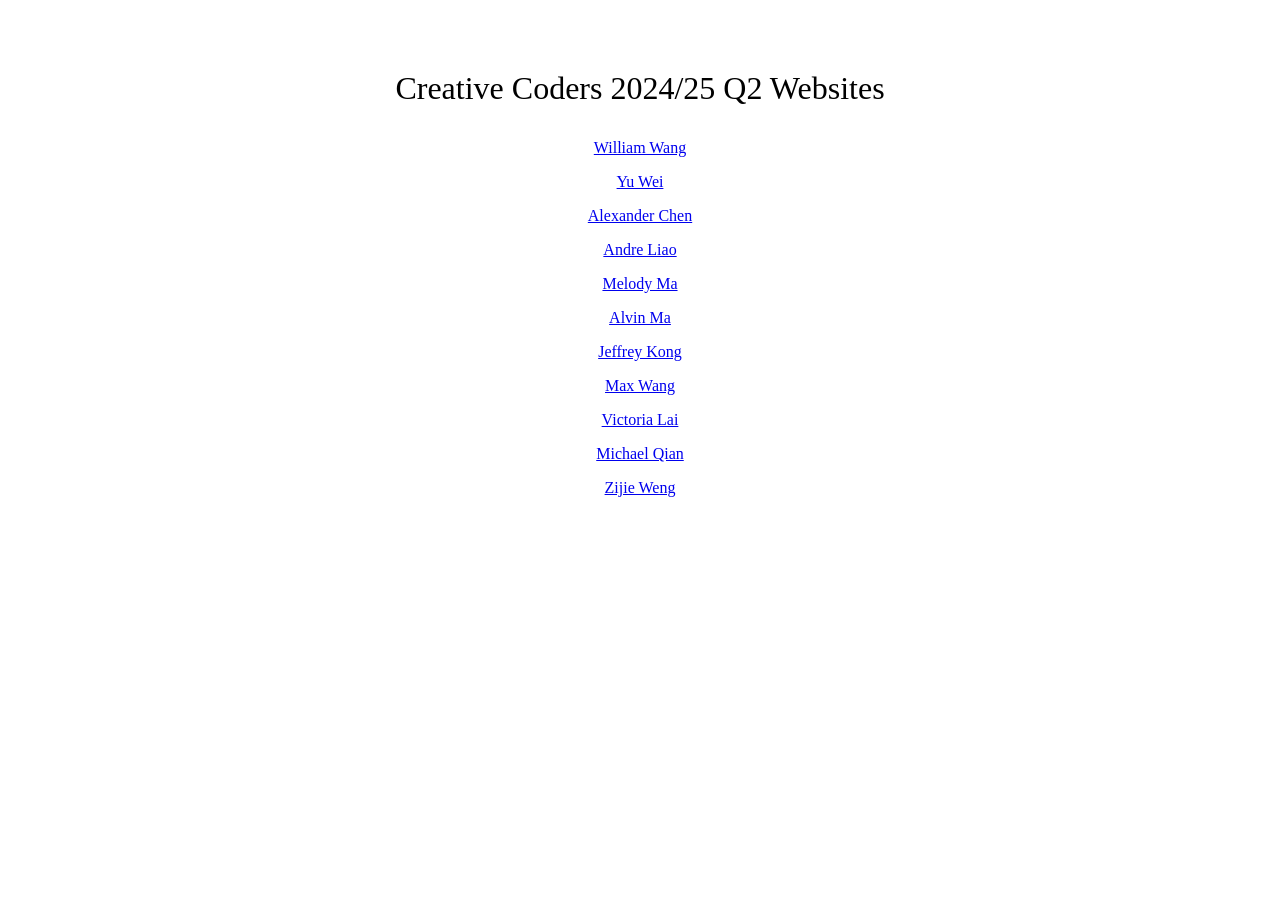
==== index.html @ 49567f3f "Add files via upload" ====
<!DOCTYPE html>
<html lang="en">
<head>
    <title> Creative Coders Websites </title>
    <style>
        .links {
            text-align:center;
            margin-top:30px;
        }
    </style>
</head>
<body>
    <p style="text-align:center;font-size:200%;margin-top:70px;"> Creative Coders 2024/25 Q2 Websites </p>
    <div class="links">
        <p><a href="william_wang.html"> William Wang </a></p>
        <p><a href="yu_wei.html"> Yu Wei </a></p>
        <p><a href="alexander_chen.html"> Alexander Chen </a></p>
        <p><a href="andre_liao.html"> Andre Liao </a></p>
        <p><a href="melody_ma.html"> Melody Ma </a></p>
        <p><a href="alvin_ma.html"> Alvin Ma </a></p>
        <p><a href="jeffrey_kong.html"> Jeffrey Kong </a></p>
        <p><a href="max_wang.html"> Max Wang </a></p>
        <p><a href="victoria_lai.html"> Victoria Lai </a></p>
        <p><a href="michael_qian.html"> Michael Qian </a></p>
        <p><a href="zijie_weng.html"> Zijie Weng </a></p>
    </div>
</body>
</html>
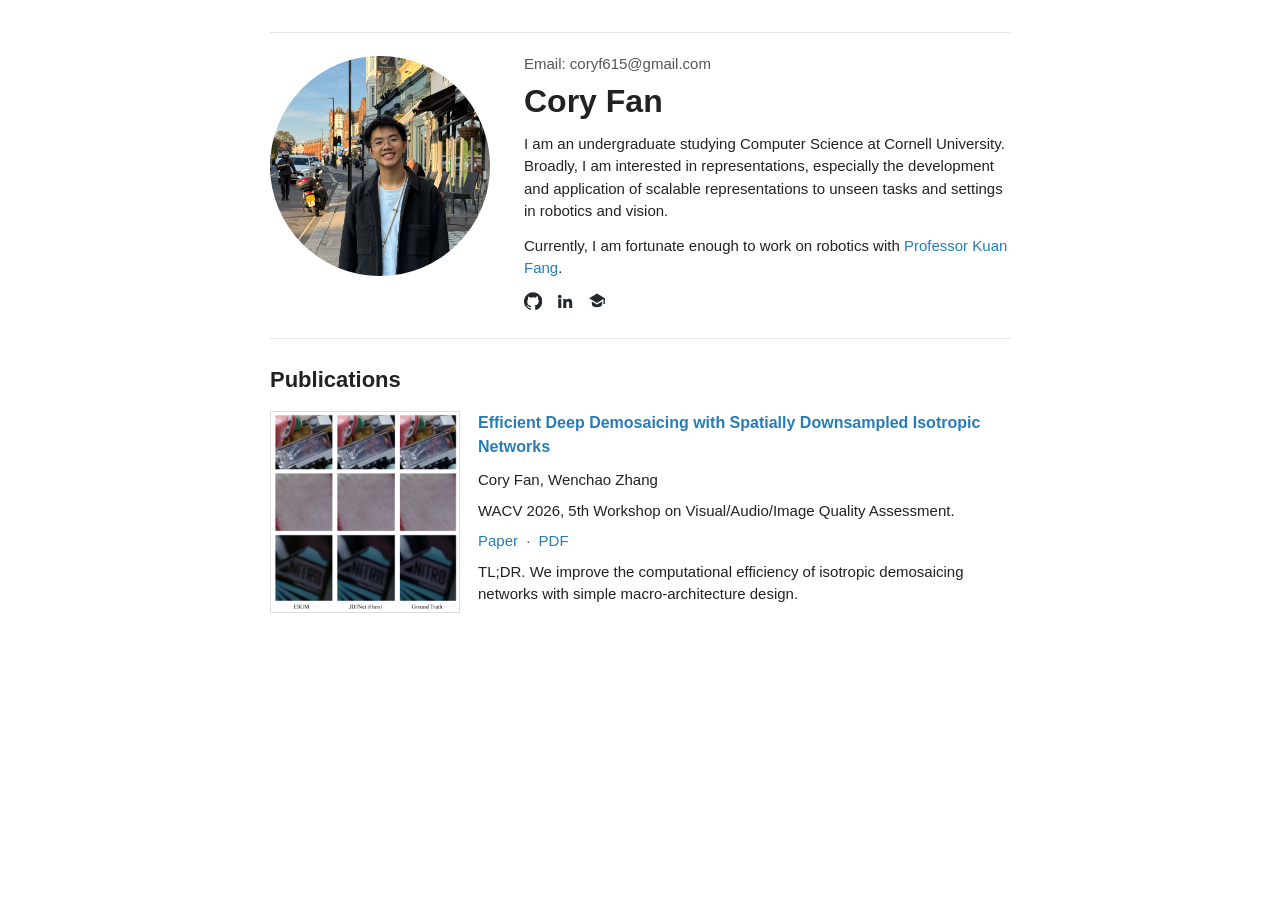
==== commit cb4ffc74: "first commit" ====
--- a/index.html
+++ b/index.html
@@ -1,28 +1,93 @@
-<!DOCTYPE html>
+<!doctype html>
 <html lang="en">
-<head>
-    <title> Creative Coders Websites </title>
-    <style>
-        .links {
-            text-align:center;
-            margin-top:30px;
-        }
-    </style>
-</head>
-<body>
-    <p style="text-align:center;font-size:200%;margin-top:70px;"> Creative Coders 2024/25 Q2 Websites </p>
-    <div class="links">
-        <p><a href="william_wang.html"> William Wang </a></p>
-        <p><a href="yu_wei.html"> Yu Wei </a></p>
-        <p><a href="alexander_chen.html"> Alexander Chen </a></p>
-        <p><a href="andre_liao.html"> Andre Liao </a></p>
-        <p><a href="melody_ma.html"> Melody Ma </a></p>
-        <p><a href="alvin_ma.html"> Alvin Ma </a></p>
-        <p><a href="jeffrey_kong.html"> Jeffrey Kong </a></p>
-        <p><a href="max_wang.html"> Max Wang </a></p>
-        <p><a href="victoria_lai.html"> Victoria Lai </a></p>
-        <p><a href="michael_qian.html"> Michael Qian </a></p>
-        <p><a href="zijie_weng.html"> Zijie Weng </a></p>
-    </div>
-</body>
+  <head>
+    <meta charset="utf-8">
+    <meta name="viewport" content="width=device-width, initial-scale=1">
+    <title>Cory Fan</title>
+    <meta
+      name="description"
+      content="Personal academic website for Cory Fan."
+    >
+    <link rel="stylesheet" href="styles.css">
+  </head>
+  <body>
+    <main class="page">
+      <hr>
+
+      <section class="intro" aria-labelledby="name">
+        <div class="headshot-frame">
+          <img class="headshot" src="photo.jpeg" alt="Cory Fan headshot">
+        </div>
+
+        <p class="email">Email: coryf615@gmail.com </p>
+
+        <h1 id="name">Cory Fan</h1>
+
+        <p>
+          I am an undergraduate studying Computer Science at Cornell University. Broadly, I am interested in representations, especially the development and application of scalable representations to unseen tasks and settings in robotics and vision.
+        </p>
+
+        <p>
+          Currently, I am fortunate enough to work on robotics with 
+          <a href="https://kuanfang.github.io/">Professor Kuan Fang</a>.
+        </p>
+
+        <nav class="social-links" aria-label="Social links">
+          <a href="https://github.com/cory-fan" aria-label="GitHub">
+            <svg viewBox="0 0 24 24" aria-hidden="true">
+              <path d="M12 .5a12 12 0 0 0-3.8 23.4c.6.1.8-.2.8-.6v-2.1c-3.3.7-4-1.4-4-1.4-.5-1.2-1.2-1.6-1.2-1.6-1-.7.1-.7.1-.7 1.1.1 1.7 1.2 1.7 1.2 1 .1.6 1.9 3.4 1.4.1-.7.4-1.2.7-1.5-2.6-.3-5.3-1.3-5.3-5.9 0-1.3.5-2.4 1.2-3.2-.1-.3-.5-1.6.1-3.2 0 0 1-.3 3.3 1.2a11.4 11.4 0 0 1 6 0C17.3 5.4 18.3 5.7 18.3 5.7c.6 1.6.2 2.9.1 3.2.8.8 1.2 1.9 1.2 3.2 0 4.6-2.8 5.6-5.4 5.9.4.4.8 1.1.8 2.2v3.2c0 .3.2.7.8.6A12 12 0 0 0 12 .5Z"/>
+            </svg>
+          </a>
+          <a href="https://www.linkedin.com/in/cory-fan" aria-label="LinkedIn">
+            <svg viewBox="0 0 24 24" aria-hidden="true">
+              <path d="M4.98 3.5a2.5 2.5 0 1 1 0 5 2.5 2.5 0 0 1 0-5ZM3 9.4h4v11.9H3V9.4Zm6.3 0h3.8V11h.1c.5-.9 1.8-1.9 3.7-1.9 4 0 4.7 2.6 4.7 6v6.2h-4v-5.5c0-1.3 0-3-1.8-3s-2.1 1.4-2.1 2.9v5.6h-4V9.4Z"/>
+            </svg>
+          </a>
+          <a href="https://scholar.google.com/citations?user=54fXuUQAAAAJ&amp;hl=en" aria-label="Google Scholar">
+            <svg viewBox="0 0 24 24" aria-hidden="true">
+              <path d="M12 2 1.5 8.3 12 14.6l8.6-5.2V16h1.9V8.3L12 2Zm0 14.7L5.1 12.5v3.7c0 2.2 3.1 4.1 6.9 4.1s6.9-1.9 6.9-4.1v-3.7L12 16.7Z"/>
+            </svg>
+          </a>
+        </nav>
+      </section>
+
+      <hr>
+
+      <section class="publications" aria-labelledby="publications">
+        <h2 id="publications">Publications</h2>
+
+        <article class="publication">
+          <img
+            class="publication-image"
+            src="jd3.png"
+            alt="Publication preview"
+          >
+
+          <div class="publication-copy">
+            <a class="paper-title" href="https://arxiv.org/abs/2601.00703">
+              Efficient Deep Demosaicing with Spatially Downsampled Isotropic
+              Networks
+            </a>
+
+            <p>Cory Fan, Wenchao Zhang</p>
+
+            <p>
+              WACV 2026, 5th Workshop on Visual/Audio/Image Quality Assessment.
+            </p>
+
+            <p class="paper-links">
+              <a href="https://arxiv.org/abs/2601.00703">Paper</a>
+              <span aria-hidden="true">&middot;</span>
+              <a href="https://arxiv.org/pdf/2601.00703">PDF</a>
+            </p>
+
+            <p>
+              TL;DR. We improve the computational efficiency of isotropic
+              demosaicing networks with simple macro-architecture design.
+            </p>
+          </div>
+        </article>
+      </section>
+    </main>
+  </body>
 </html>
--- a/styles.css
+++ b/styles.css
@@ -0,0 +1,199 @@
+:root {
+  color-scheme: light;
+  --text: #222;
+  --muted: #555;
+  --link: #267cb9;
+  --rule: #e5e5e5;
+  --page-width: 740px;
+
+  /* Headshot crop controls */
+  --headshot-size: 220px;
+  --headshot-crop-x: 70%;
+  --headshot-crop-y: 50%;
+  --headshot-zoom: 1.3;
+
+  /* Publication image slot */
+  --publication-image-width: 190px;
+  --publication-image-height: 202px;
+}
+
+* {
+  box-sizing: border-box;
+}
+
+body {
+  margin: 0;
+  color: var(--text);
+  background: #fff;
+  font-family: -apple-system, BlinkMacSystemFont, "Segoe UI", Helvetica, Arial, sans-serif;
+  font-size: 15px;
+  line-height: 1.5;
+}
+
+.page {
+  width: min(var(--page-width), calc(100% - 38px));
+  margin: 32px auto 56px;
+}
+
+hr {
+  height: 1px;
+  margin: 0 0 20px;
+  border: 0;
+  background: var(--rule);
+}
+
+hr + .publications,
+.intro + hr {
+  margin-top: 28px;
+}
+
+.intro {
+  min-height: 246px;
+}
+
+.headshot-frame {
+  float: left;
+  width: var(--headshot-size);
+  height: var(--headshot-size);
+  margin: 3px 34px 18px 0;
+  border-radius: 50%;
+  overflow: hidden;
+}
+
+.headshot {
+  width: 100%;
+  height: 100%;
+  display: block;
+  object-fit: cover;
+  object-position: var(--headshot-crop-x) var(--headshot-crop-y);
+  transform: scale(var(--headshot-zoom));
+  transform-origin: var(--headshot-crop-x) var(--headshot-crop-y);
+}
+
+.email {
+  margin: 0 0 8px;
+  color: var(--muted);
+}
+
+h1,
+h2,
+p {
+  margin-top: 0;
+}
+
+h1 {
+  margin-bottom: 14px;
+  font-size: 32px;
+  line-height: 1.1;
+  font-weight: 700;
+}
+
+h2 {
+  margin-bottom: 10px;
+  font-size: 22px;
+  line-height: 1.2;
+  font-weight: 700;
+}
+
+p {
+  margin-bottom: 12px;
+}
+
+a {
+  color: var(--link);
+  text-decoration: none;
+}
+
+a:hover,
+a:focus-visible {
+  text-decoration: underline;
+}
+
+.social-links {
+  display: flex;
+  gap: 14px;
+  align-items: center;
+  margin-top: 12px;
+}
+
+.social-links a {
+  display: inline-flex;
+  width: 18px;
+  height: 18px;
+  color: #24292f;
+}
+
+.social-links svg {
+  width: 100%;
+  height: 100%;
+  fill: currentColor;
+}
+
+.note {
+  margin-bottom: 20px;
+  color: var(--muted);
+}
+
+.publication {
+  display: grid;
+  grid-template-columns: var(--publication-image-width) minmax(0, 1fr);
+  gap: 18px;
+  align-items: start;
+  margin-top: 18px;
+}
+
+.publication-image {
+  width: var(--publication-image-width);
+  height: var(--publication-image-height);
+  display: block;
+  border: 1px solid #ddd;
+  object-fit: contain;
+  object-position: center;
+}
+
+.paper-title {
+  display: inline-block;
+  margin-bottom: 10px;
+  font-size: 16px;
+  font-weight: 600;
+}
+
+.publication p {
+  margin-bottom: 8px;
+}
+
+.paper-links {
+  color: var(--muted);
+}
+
+.paper-links span {
+  margin: 0 4px;
+}
+
+@media (max-width: 640px) {
+  .page {
+    width: min(100% - 28px, var(--page-width));
+    margin-top: 20px;
+  }
+
+  .headshot-frame {
+    float: none;
+    width: 170px;
+    height: 170px;
+    margin: 0 auto 18px;
+  }
+
+  .publication {
+    grid-template-columns: 1fr;
+    gap: 12px;
+  }
+
+  .publication-image {
+    width: 100%;
+    max-width: var(--publication-image-width);
+  }
+
+  h1 {
+    font-size: 29px;
+  }
+}
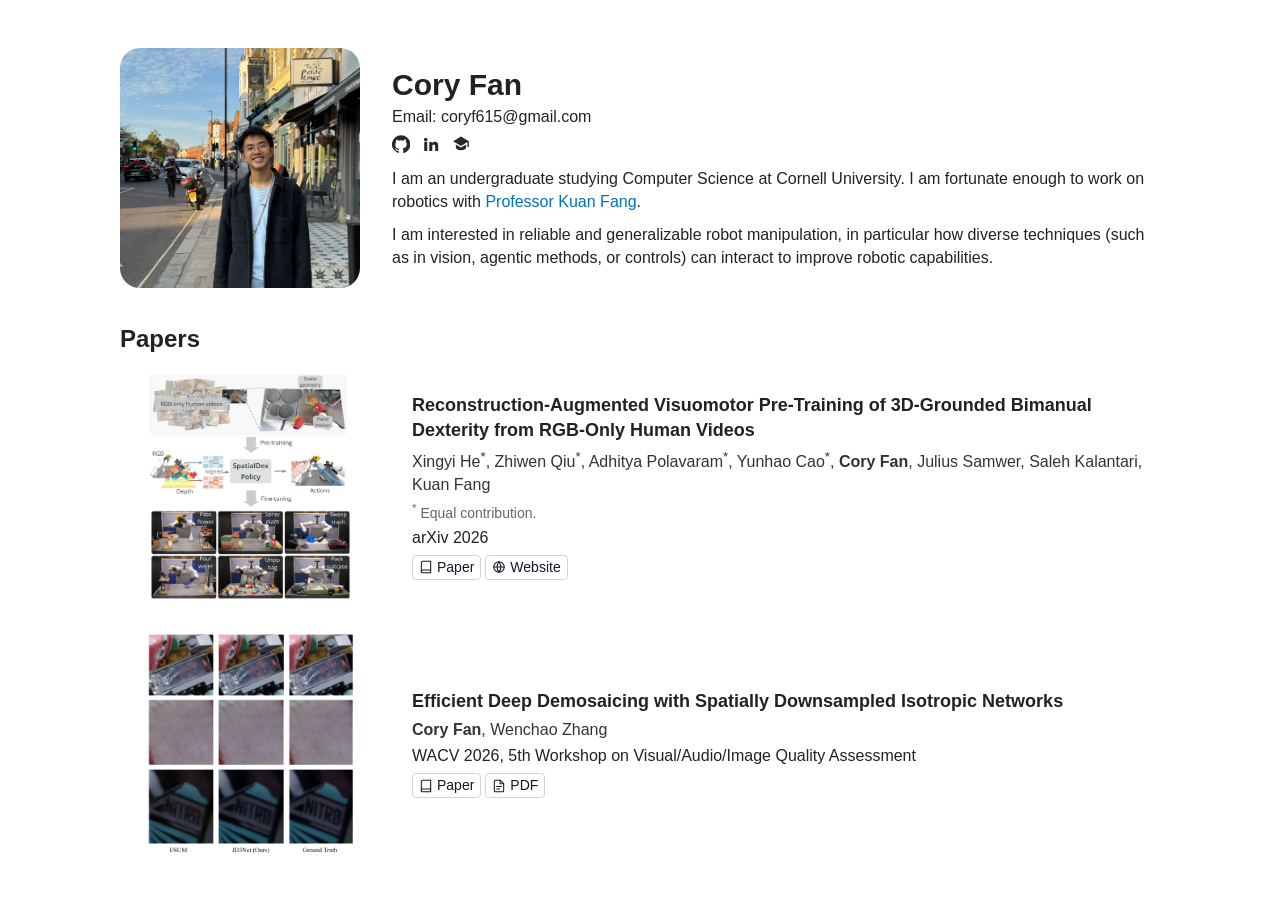
==== commit f027c62d: "Update homepage layout and publications" ====
--- a/index.html
+++ b/index.html
@@ -8,85 +8,141 @@
       name="description"
       content="Personal academic website for Cory Fan."
     >
-    <link rel="stylesheet" href="styles.css">
+    <link rel="stylesheet" href="styles.css?v=2">
   </head>
   <body>
-    <main class="page">
-      <hr>
-
-      <section class="intro" aria-labelledby="name">
-        <div class="headshot-frame">
-          <img class="headshot" src="photo.jpeg" alt="Cory Fan headshot">
+    <header class="site-header">
+      <div class="container profile-grid">
+        <div class="portrait-frame">
+          <img class="portrait" src="photo.jpeg" alt="Cory Fan">
         </div>
 
-        <p class="email">Email: coryf615@gmail.com </p>
+        <div>
+          <h1>Cory Fan</h1>
+          <p class="email">Email: coryf615@gmail.com</p>
 
-        <h1 id="name">Cory Fan</h1>
+          <nav class="profile-links" aria-label="Profile links">
+            <a href="https://github.com/cory-fan" aria-label="GitHub" title="GitHub">
+              <svg viewBox="0 0 24 24" aria-hidden="true">
+                <path d="M12 .5a12 12 0 0 0-3.8 23.4c.6.1.8-.2.8-.6v-2.1c-3.3.7-4-1.4-4-1.4-.5-1.2-1.2-1.6-1.2-1.6-1-.7.1-.7.1-.7 1.1.1 1.7 1.2 1.7 1.2 1 .1.6 1.9 3.4 1.4.1-.7.4-1.2.7-1.5-2.6-.3-5.3-1.3-5.3-5.9 0-1.3.5-2.4 1.2-3.2-.1-.3-.5-1.6.1-3.2 0 0 1-.3 3.3 1.2a11.4 11.4 0 0 1 6 0C17.3 5.4 18.3 5.7 18.3 5.7c.6 1.6.2 2.9.1 3.2.8.8 1.2 1.9 1.2 3.2 0 4.6-2.8 5.6-5.4 5.9.4.4.8 1.1.8 2.2v3.2c0 .3.2.7.8.6A12 12 0 0 0 12 .5Z"></path>
+              </svg>
+            </a>
+            <a href="https://www.linkedin.com/in/cory-fan" aria-label="LinkedIn" title="LinkedIn">
+              <svg viewBox="0 0 24 24" aria-hidden="true">
+                <path d="M4.98 3.5a2.5 2.5 0 1 1 0 5 2.5 2.5 0 0 1 0-5ZM3 9.4h4v11.9H3V9.4Zm6.3 0h3.8V11h.1c.5-.9 1.8-1.9 3.7-1.9 4 0 4.7 2.6 4.7 6v6.2h-4v-5.5c0-1.3 0-3-1.8-3s-2.1 1.4-2.1 2.9v5.6h-4V9.4Z"></path>
+              </svg>
+            </a>
+            <a href="https://scholar.google.com/citations?user=54fXuUQAAAAJ&amp;hl=en" aria-label="Google Scholar" title="Google Scholar">
+              <svg viewBox="0 0 24 24" aria-hidden="true">
+                <path d="M12 2 1.5 8.3 12 14.6l8.6-5.2V16h1.9V8.3L12 2Zm0 14.7L5.1 12.5v3.7c0 2.2 3.1 4.1 6.9 4.1s6.9-1.9 6.9-4.1v-3.7L12 16.7Z"></path>
+              </svg>
+            </a>
+          </nav>
 
-        <p>
-          I am an undergraduate studying Computer Science at Cornell University. Broadly, I am interested in representations, especially the development and application of scalable representations to unseen tasks and settings in robotics and vision.
-        </p>
+          <p class="bio">
+            I am an undergraduate studying Computer Science at Cornell University.
+            I am fortunate enough to work on robotics with
+            <a href="https://kuanfang.github.io/">Professor Kuan Fang</a>.
+          </p>
 
-        <p>
-          Currently, I am fortunate enough to work on robotics with 
-          <a href="https://kuanfang.github.io/">Professor Kuan Fang</a>.
-        </p>
+          <p class="bio">
+            I am interested in reliable and generalizable robot manipulation, in
+            particular how diverse techniques (such as in vision, agentic
+            methods, or controls) can interact to improve robotic capabilities.
+          </p>
+        </div>
+      </div>
+    </header>
 
-        <nav class="social-links" aria-label="Social links">
-          <a href="https://github.com/cory-fan" aria-label="GitHub">
-            <svg viewBox="0 0 24 24" aria-hidden="true">
-              <path d="M12 .5a12 12 0 0 0-3.8 23.4c.6.1.8-.2.8-.6v-2.1c-3.3.7-4-1.4-4-1.4-.5-1.2-1.2-1.6-1.2-1.6-1-.7.1-.7.1-.7 1.1.1 1.7 1.2 1.7 1.2 1 .1.6 1.9 3.4 1.4.1-.7.4-1.2.7-1.5-2.6-.3-5.3-1.3-5.3-5.9 0-1.3.5-2.4 1.2-3.2-.1-.3-.5-1.6.1-3.2 0 0 1-.3 3.3 1.2a11.4 11.4 0 0 1 6 0C17.3 5.4 18.3 5.7 18.3 5.7c.6 1.6.2 2.9.1 3.2.8.8 1.2 1.9 1.2 3.2 0 4.6-2.8 5.6-5.4 5.9.4.4.8 1.1.8 2.2v3.2c0 .3.2.7.8.6A12 12 0 0 0 12 .5Z"/>
-            </svg>
-          </a>
-          <a href="https://www.linkedin.com/in/cory-fan" aria-label="LinkedIn">
-            <svg viewBox="0 0 24 24" aria-hidden="true">
-              <path d="M4.98 3.5a2.5 2.5 0 1 1 0 5 2.5 2.5 0 0 1 0-5ZM3 9.4h4v11.9H3V9.4Zm6.3 0h3.8V11h.1c.5-.9 1.8-1.9 3.7-1.9 4 0 4.7 2.6 4.7 6v6.2h-4v-5.5c0-1.3 0-3-1.8-3s-2.1 1.4-2.1 2.9v5.6h-4V9.4Z"/>
-            </svg>
-          </a>
-          <a href="https://scholar.google.com/citations?user=54fXuUQAAAAJ&amp;hl=en" aria-label="Google Scholar">
-            <svg viewBox="0 0 24 24" aria-hidden="true">
-              <path d="M12 2 1.5 8.3 12 14.6l8.6-5.2V16h1.9V8.3L12 2Zm0 14.7L5.1 12.5v3.7c0 2.2 3.1 4.1 6.9 4.1s6.9-1.9 6.9-4.1v-3.7L12 16.7Z"/>
-            </svg>
-          </a>
-        </nav>
-      </section>
+    <main>
+      <section class="container" aria-labelledby="papers">
+        <h2 id="papers">Papers</h2>
 
-      <hr>
+        <div class="paper-list">
+          <article class="paper">
+            <div class="paper-media">
+              <img
+                class="paper-image"
+                src="spatialdex-figure-1.webp"
+                alt="Figure 1 from the SpatialDex paper"
+              >
+            </div>
 
-      <section class="publications" aria-labelledby="publications">
-        <h2 id="publications">Publications</h2>
+            <div>
+              <h3>
+                Reconstruction-Augmented Visuomotor Pre-Training of 3D-Grounded
+                Bimanual Dexterity from RGB-Only Human Videos
+              </h3>
 
-        <article class="publication">
-          <img
-            class="publication-image"
-            src="jd3.png"
-            alt="Publication preview"
-          >
+              <p class="authors">
+                Xingyi He<sup>*</sup>, Zhiwen Qiu<sup>*</sup>,
+                Adhitya Polavaram<sup>*</sup>, Yunhao Cao<sup>*</sup>,
+                <strong>Cory Fan</strong>, Julius Samwer, Saleh Kalantari, Kuan Fang
+              </p>
 
-          <div class="publication-copy">
-            <a class="paper-title" href="https://arxiv.org/abs/2601.00703">
-              Efficient Deep Demosaicing with Spatially Downsampled Isotropic
-              Networks
-            </a>
+              <p class="contribution-note"><sup>*</sup> Equal contribution.</p>
 
-            <p>Cory Fan, Wenchao Zhang</p>
+              <p class="venue">arXiv 2026</p>
 
-            <p>
-              WACV 2026, 5th Workshop on Visual/Audio/Image Quality Assessment.
-            </p>
+              <div class="link-badges" aria-label="SpatialDex resources">
+                <a class="badge" href="https://arxiv.org/abs/2610.29716">
+                  <svg viewBox="0 0 24 24" fill="none" stroke="currentColor" stroke-width="1.8" stroke-linecap="round" stroke-linejoin="round" aria-hidden="true">
+                    <path d="M4 19.5A2.5 2.5 0 0 1 6.5 17H20"></path>
+                    <path d="M6.5 2H20v20H6.5A2.5 2.5 0 0 1 4 19.5v-15A2.5 2.5 0 0 1 6.5 2Z"></path>
+                  </svg>
+                  Paper
+                </a>
+                <a class="badge" href="https://spatial-dex.github.io/">
+                  <svg viewBox="0 0 24 24" fill="none" stroke="currentColor" stroke-width="1.8" stroke-linecap="round" stroke-linejoin="round" aria-hidden="true">
+                    <circle cx="12" cy="12" r="9"></circle>
+                    <path d="M3 12h18M12 3a15 15 0 0 1 0 18M12 3a15 15 0 0 0 0 18"></path>
+                  </svg>
+                  Website
+                </a>
+              </div>
+            </div>
+          </article>
 
-            <p class="paper-links">
-              <a href="https://arxiv.org/abs/2601.00703">Paper</a>
-              <span aria-hidden="true">&middot;</span>
-              <a href="https://arxiv.org/pdf/2601.00703">PDF</a>
-            </p>
+          <article class="paper">
+            <div class="paper-media">
+              <img
+                class="paper-image"
+                src="jd3.png"
+                alt="Demosaicing paper preview"
+              >
+            </div>
 
-            <p>
-              TL;DR. We improve the computational efficiency of isotropic
-              demosaicing networks with simple macro-architecture design.
-            </p>
-          </div>
-        </article>
+            <div>
+              <h3>
+                Efficient Deep Demosaicing with Spatially Downsampled Isotropic
+                Networks
+              </h3>
+
+              <p class="authors"><strong>Cory Fan</strong>, Wenchao Zhang</p>
+
+              <p class="venue">
+                WACV 2026, 5th Workshop on Visual/Audio/Image Quality Assessment
+              </p>
+
+              <div class="link-badges" aria-label="Demosaicing paper resources">
+                <a class="badge" href="https://arxiv.org/abs/2601.00703">
+                  <svg viewBox="0 0 24 24" fill="none" stroke="currentColor" stroke-width="1.8" stroke-linecap="round" stroke-linejoin="round" aria-hidden="true">
+                    <path d="M4 19.5A2.5 2.5 0 0 1 6.5 17H20"></path>
+                    <path d="M6.5 2H20v20H6.5A2.5 2.5 0 0 1 4 19.5v-15A2.5 2.5 0 0 1 6.5 2Z"></path>
+                  </svg>
+                  Paper
+                </a>
+                <a class="badge" href="https://arxiv.org/pdf/2601.00703">
+                  <svg viewBox="0 0 24 24" fill="none" stroke="currentColor" stroke-width="1.8" stroke-linecap="round" stroke-linejoin="round" aria-hidden="true">
+                    <path d="M14 2H6a2 2 0 0 0-2 2v16a2 2 0 0 0 2 2h12a2 2 0 0 0 2-2V8Z"></path>
+                    <path d="M14 2v6h6M8 13h8M8 17h5"></path>
+                  </svg>
+                  PDF
+                </a>
+              </div>
+            </div>
+          </article>
+        </div>
       </section>
     </main>
   </body>
--- a/styles.css
+++ b/styles.css
@@ -1,20 +1,11 @@
 :root {
   color-scheme: light;
   --text: #222;
-  --muted: #555;
-  --link: #267cb9;
-  --rule: #e5e5e5;
-  --page-width: 740px;
-
-  /* Headshot crop controls */
-  --headshot-size: 220px;
-  --headshot-crop-x: 70%;
-  --headshot-crop-y: 50%;
-  --headshot-zoom: 1.3;
-
-  /* Publication image slot */
-  --publication-image-width: 190px;
-  --publication-image-height: 202px;
+  --muted: #666;
+  --link: #0071bc;
+  --link-hover: #208799;
+  --border: #d1d5db;
+  --page-width: 1040px;
 }
 
 * {
@@ -25,78 +16,69 @@
   margin: 0;
   color: var(--text);
   background: #fff;
-  font-family: -apple-system, BlinkMacSystemFont, "Segoe UI", Helvetica, Arial, sans-serif;
-  font-size: 15px;
-  line-height: 1.5;
-}
-
-.page {
-  width: min(var(--page-width), calc(100% - 38px));
-  margin: 32px auto 56px;
-}
-
-hr {
-  height: 1px;
-  margin: 0 0 20px;
-  border: 0;
-  background: var(--rule);
-}
-
-hr + .publications,
-.intro + hr {
-  margin-top: 28px;
-}
-
-.intro {
-  min-height: 246px;
-}
-
-.headshot-frame {
-  float: left;
-  width: var(--headshot-size);
-  height: var(--headshot-size);
-  margin: 3px 34px 18px 0;
-  border-radius: 50%;
+  font-family: Arial, Helvetica, sans-serif;
+  font-size: 16px;
+  line-height: 1.45;
+}
+
+.container {
+  width: min(var(--page-width), calc(100% - 32px));
+  margin: 0 auto;
+}
+
+.site-header {
+  padding: 3rem 1rem 2.25rem;
+}
+
+.profile-grid {
+  display: grid;
+  grid-template-columns: minmax(190px, 240px) minmax(0, 1fr);
+  gap: 2rem;
+  align-items: center;
+}
+
+.portrait-frame {
+  width: 100%;
+  aspect-ratio: 1 / 1;
+  border-radius: 20px;
   overflow: hidden;
 }
 
-.headshot {
+.portrait {
   width: 100%;
   height: 100%;
   display: block;
   object-fit: cover;
-  object-position: var(--headshot-crop-x) var(--headshot-crop-y);
-  transform: scale(var(--headshot-zoom));
-  transform-origin: var(--headshot-crop-x) var(--headshot-crop-y);
-}
-
-.email {
-  margin: 0 0 8px;
-  color: var(--muted);
+  object-position: 70% 50%;
 }
 
 h1,
 h2,
+h3,
 p {
   margin-top: 0;
 }
 
 h1 {
-  margin-bottom: 14px;
-  font-size: 32px;
-  line-height: 1.1;
-  font-weight: 700;
+  margin-bottom: 2px;
+  font-size: 30px;
+  line-height: 1.2;
 }
 
 h2 {
+  margin-bottom: 1.25rem;
+  font-size: 24px;
+  line-height: 1.25;
+}
+
+h3 {
+  margin-bottom: 5px;
+  font-size: 18px;
+  line-height: 1.35;
+}
+
+p {
   margin-bottom: 10px;
-  font-size: 22px;
-  line-height: 1.2;
-  font-weight: 700;
-}
-
-p {
-  margin-bottom: 12px;
 }
 
 a {
@@ -106,94 +88,144 @@
 
 a:hover,
 a:focus-visible {
-  text-decoration: underline;
-}
-
-.social-links {
+  color: var(--link-hover);
+  text-decoration: none;
+}
+
+.email {
+  margin-bottom: 0;
+}
+
+.profile-links {
   display: flex;
-  gap: 14px;
-  align-items: center;
-  margin-top: 12px;
-}
-
-.social-links a {
-  display: inline-flex;
+  align-items: center;
+  gap: 12px;
+  margin: 7px 0 14px;
+}
+
+.profile-links a {
   width: 18px;
   height: 18px;
+  display: inline-flex;
   color: #24292f;
 }
 
-.social-links svg {
+.profile-links a:hover,
+.profile-links a:focus-visible {
+  color: var(--link);
+}
+
+.profile-links svg {
   width: 100%;
   height: 100%;
   fill: currentColor;
 }
 
-.note {
-  margin-bottom: 20px;
+.bio:last-child {
+  margin-bottom: 0;
+}
+
+main {
+  padding: 0 1rem 4rem;
+}
+
+.paper-list {
+  display: grid;
+  gap: 2rem;
+}
+
+.paper {
+  display: grid;
+  grid-template-columns: minmax(190px, 25%) minmax(0, 1fr);
+  gap: 2rem;
+  align-items: center;
+}
+
+.paper-media {
+  display: flex;
+  align-items: center;
+  justify-content: center;
+}
+
+.paper-image {
+  width: 100%;
+  max-height: 225px;
+  display: block;
+  border-radius: 10px;
+  object-fit: contain;
+}
+
+.authors {
+  margin-bottom: 3px;
+  color: #333;
+}
+
+.contribution-note {
+  margin-bottom: 3px;
   color: var(--muted);
-}
-
-.publication {
-  display: grid;
-  grid-template-columns: var(--publication-image-width) minmax(0, 1fr);
-  gap: 18px;
-  align-items: start;
-  margin-top: 18px;
-}
-
-.publication-image {
-  width: var(--publication-image-width);
-  height: var(--publication-image-height);
-  display: block;
-  border: 1px solid #ddd;
-  object-fit: contain;
-  object-position: center;
-}
-
-.paper-title {
-  display: inline-block;
-  margin-bottom: 10px;
-  font-size: 16px;
-  font-weight: 600;
-}
-
-.publication p {
-  margin-bottom: 8px;
-}
-
-.paper-links {
-  color: var(--muted);
-}
-
-.paper-links span {
-  margin: 0 4px;
-}
-
-@media (max-width: 640px) {
-  .page {
-    width: min(100% - 28px, var(--page-width));
-    margin-top: 20px;
-  }
-
-  .headshot-frame {
-    float: none;
-    width: 170px;
-    height: 170px;
-    margin: 0 auto 18px;
-  }
-
-  .publication {
+  font-size: 14px;
+}
+
+.venue {
+  margin-bottom: 6px;
+}
+
+.link-badges {
+  display: flex;
+  flex-wrap: wrap;
+  gap: 4px;
+}
+
+.badge {
+  display: inline-flex;
+  align-items: center;
+  gap: 4px;
+  padding: 3px 6px;
+  border: 1px solid var(--border);
+  border-radius: 4px;
+  color: #111827;
+  background: #fff;
+  font-size: 14px;
+  font-weight: 500;
+  line-height: 1.2;
+  transition: background-color 0.15s ease, border-color 0.15s ease;
+}
+
+.badge:hover,
+.badge:focus-visible {
+  color: #111827;
+  background: #f3f4f6;
+  border-color: #cbd5e1;
+}
+
+.badge svg {
+  width: 14px;
+  height: 14px;
+  flex: none;
+}
+
+@media (max-width: 720px) {
+  .site-header {
+    padding-top: 1.5rem;
+  }
+
+  .profile-grid,
+  .paper {
     grid-template-columns: 1fr;
-    gap: 12px;
-  }
-
-  .publication-image {
-    width: 100%;
-    max-width: var(--publication-image-width);
-  }
-
-  h1 {
-    font-size: 29px;
-  }
-}
+    gap: 1rem;
+  }
+
+  .portrait-frame {
+    width: min(240px, 72vw);
+    margin: 0 auto;
+  }
+
+  .paper {
+    align-items: start;
+  }
+
+  .paper-image {
+    width: min(300px, 100%);
+    max-height: 260px;
+  }
+}
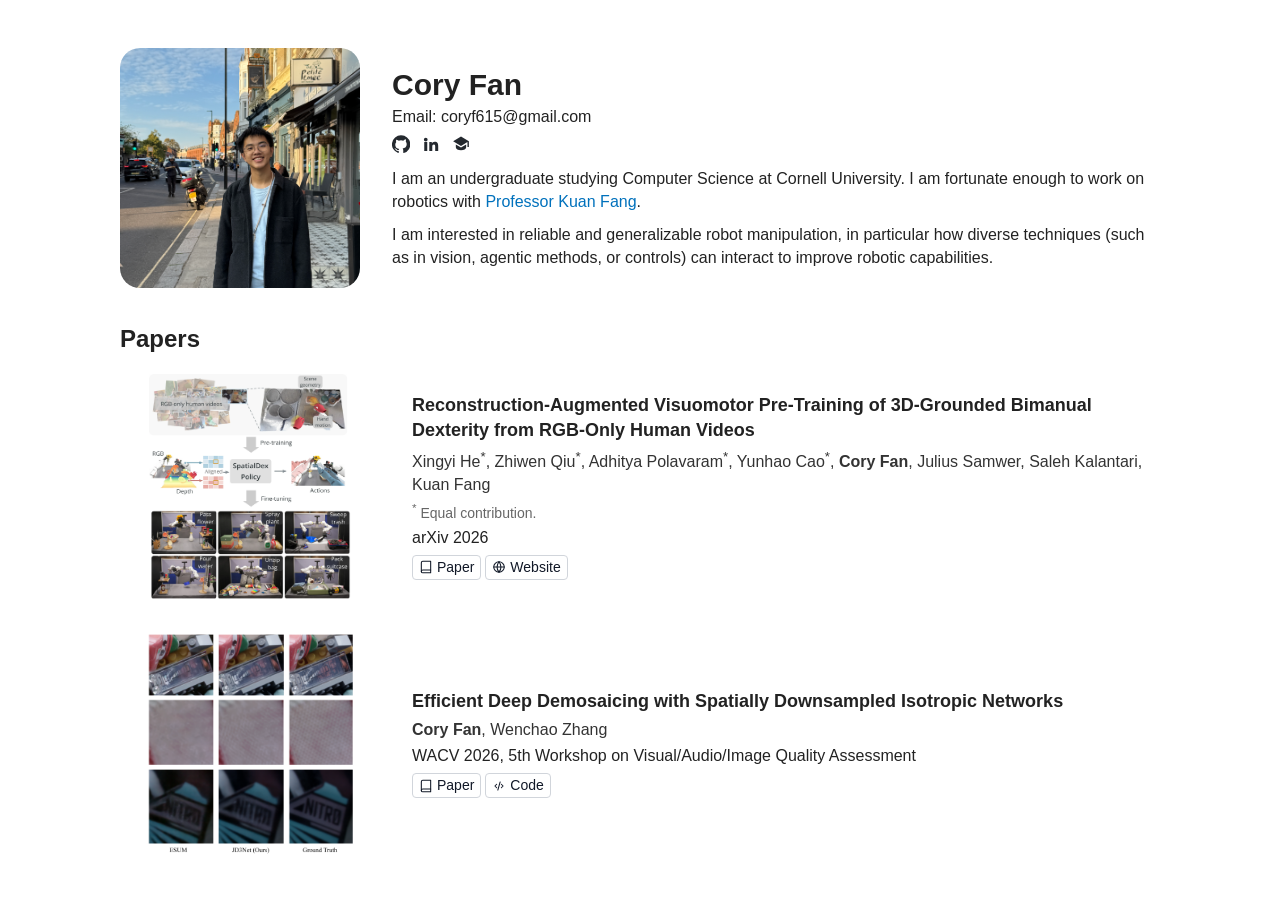
==== commit 08af66ca: "Add JD3Net code link" ====
--- a/index.html
+++ b/index.html
@@ -132,12 +132,11 @@
                   </svg>
                   Paper
                 </a>
-                <a class="badge" href="https://arxiv.org/pdf/2601.00703">
+                <a class="badge" href="https://github.com/cory-fan/jd3net">
                   <svg viewBox="0 0 24 24" fill="none" stroke="currentColor" stroke-width="1.8" stroke-linecap="round" stroke-linejoin="round" aria-hidden="true">
-                    <path d="M14 2H6a2 2 0 0 0-2 2v16a2 2 0 0 0 2 2h12a2 2 0 0 0 2-2V8Z"></path>
-                    <path d="M14 2v6h6M8 13h8M8 17h5"></path>
+                    <path d="m8 9-3 3 3 3M16 9l3 3-3 3M14 5l-4 14"></path>
                   </svg>
-                  PDF
+                  Code
                 </a>
               </div>
             </div>
